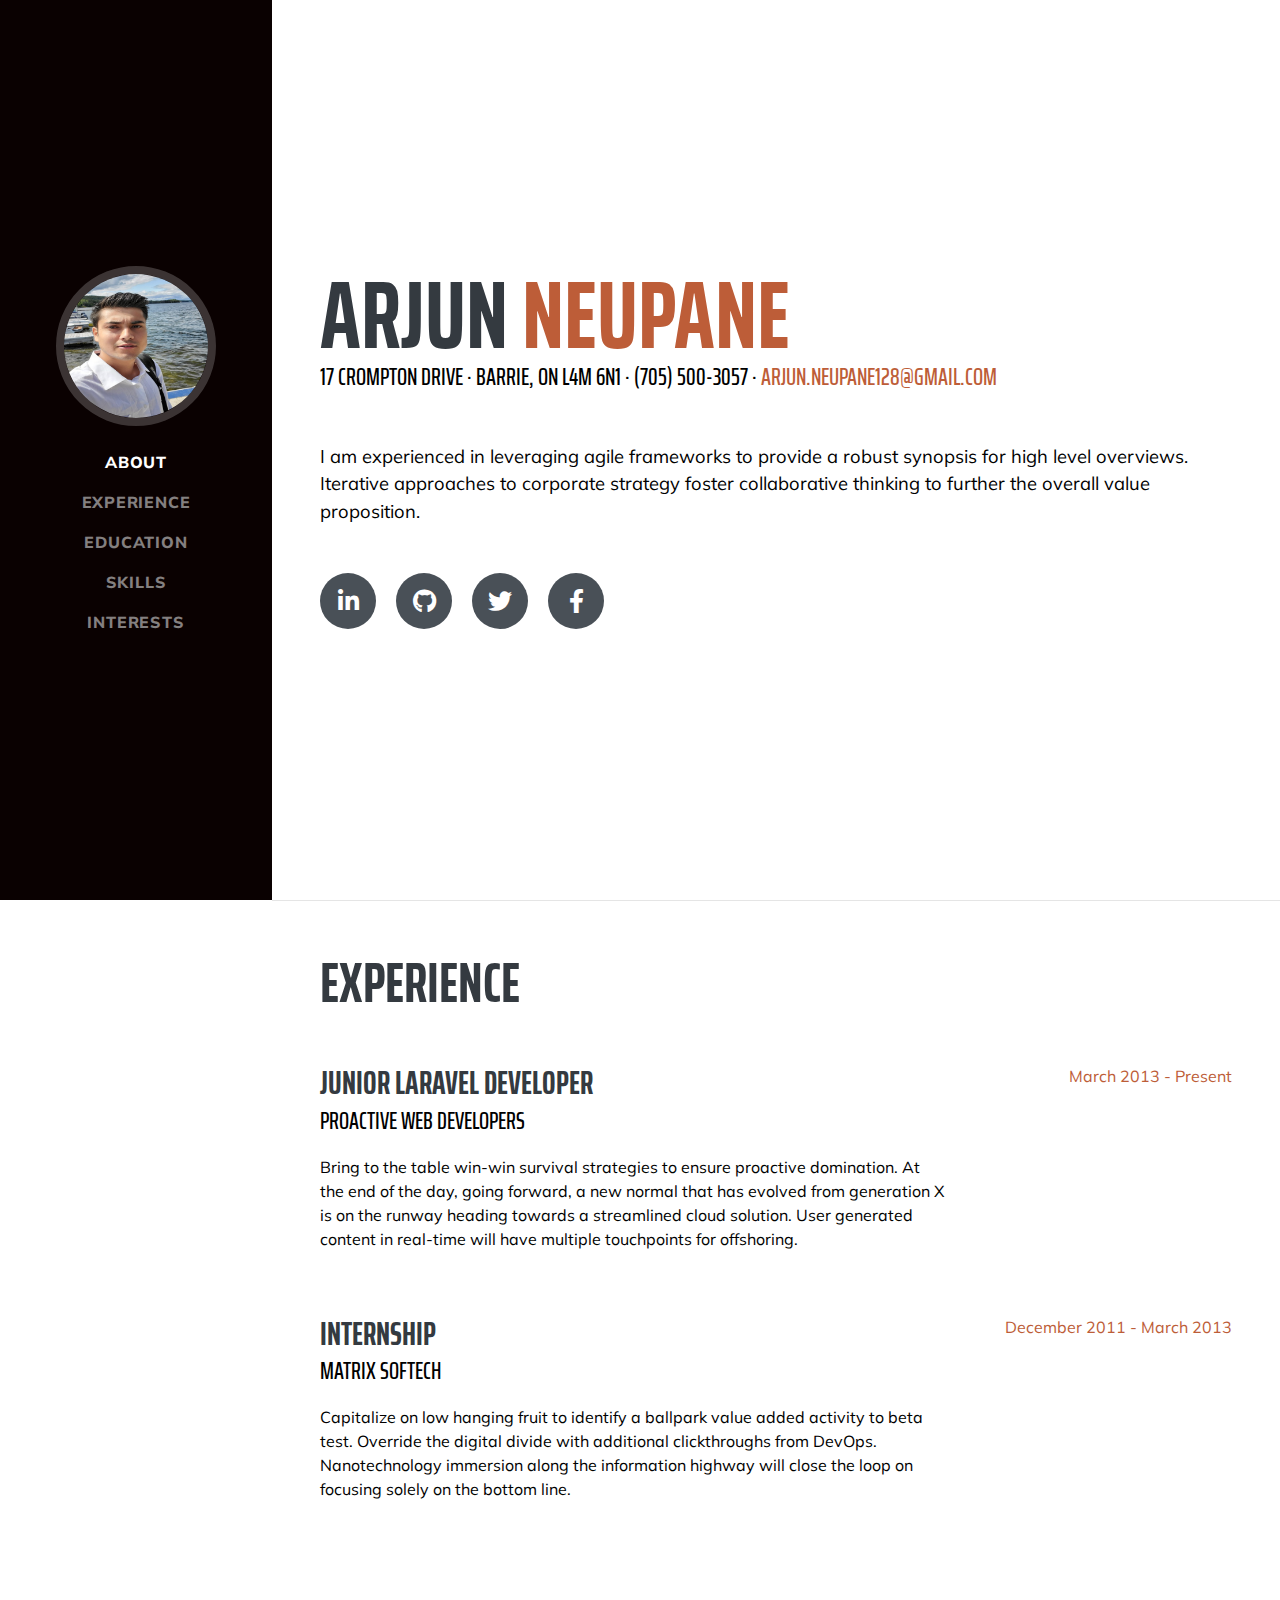
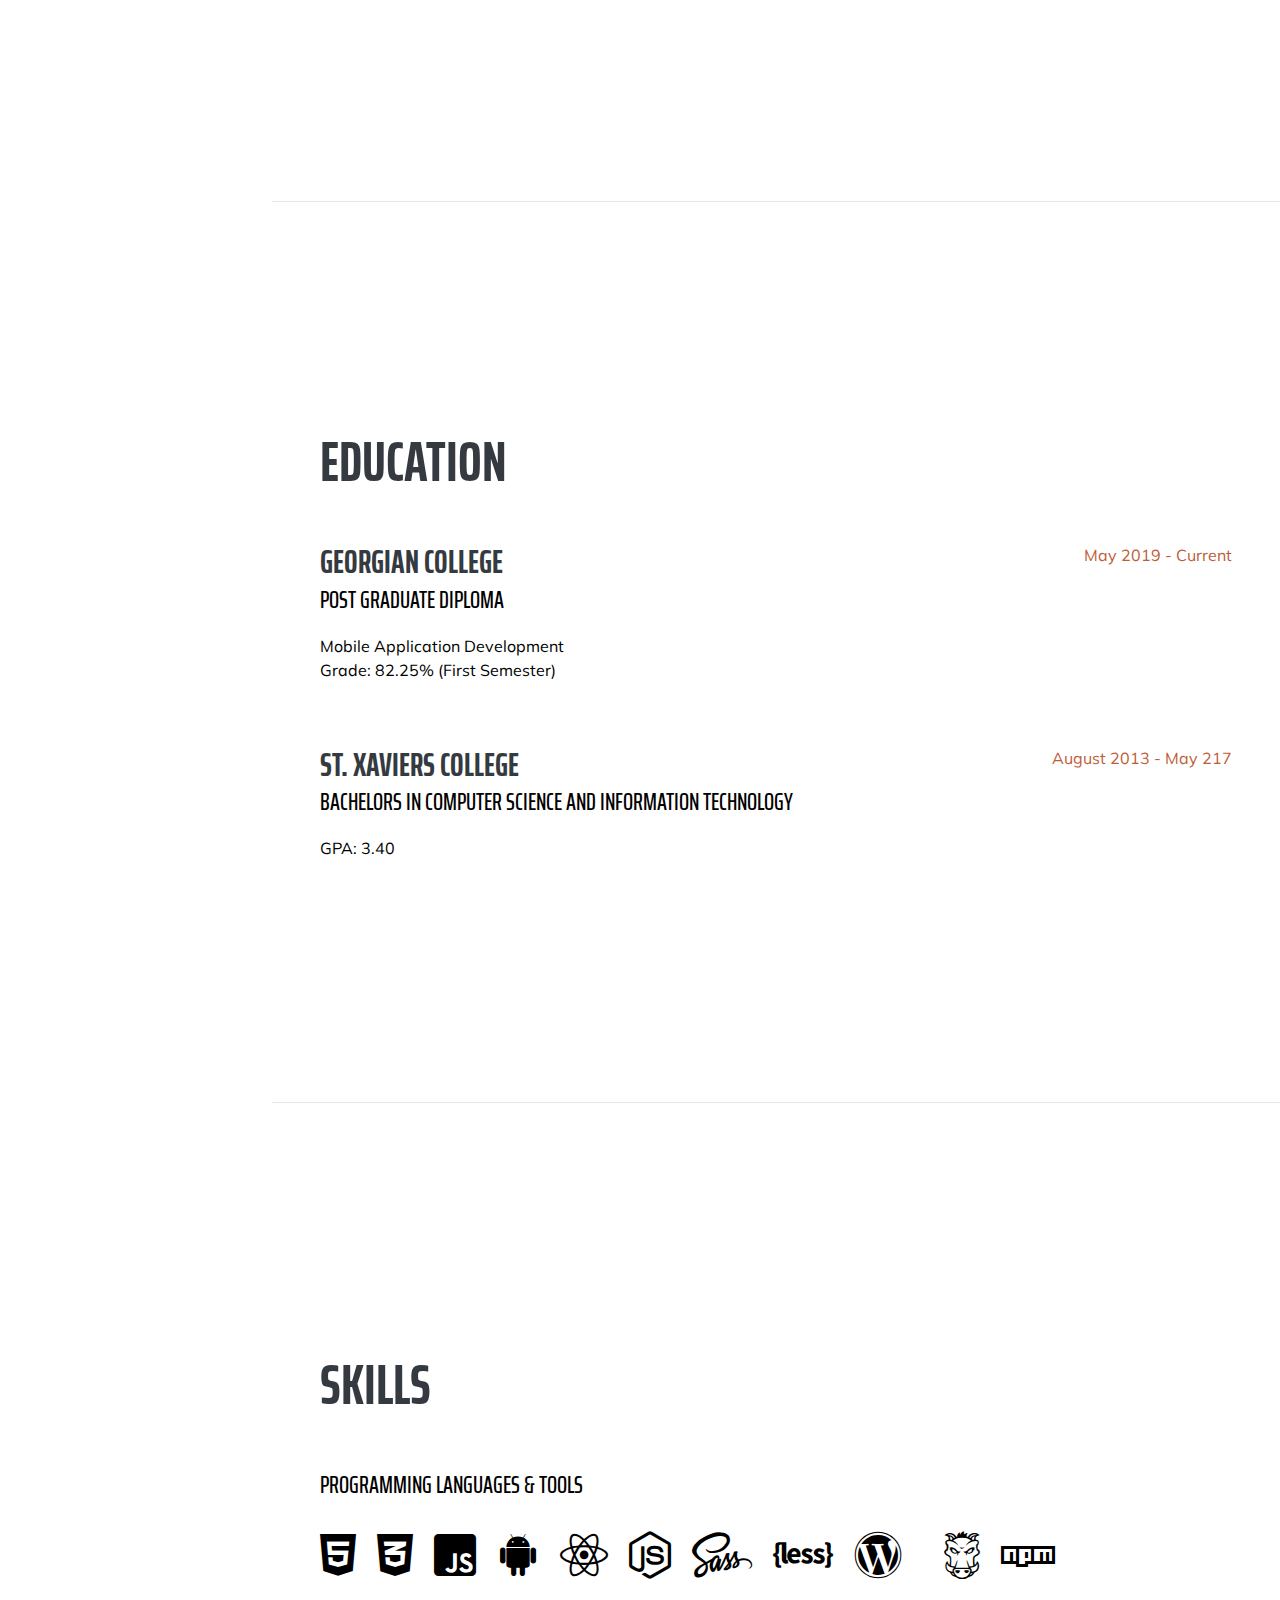
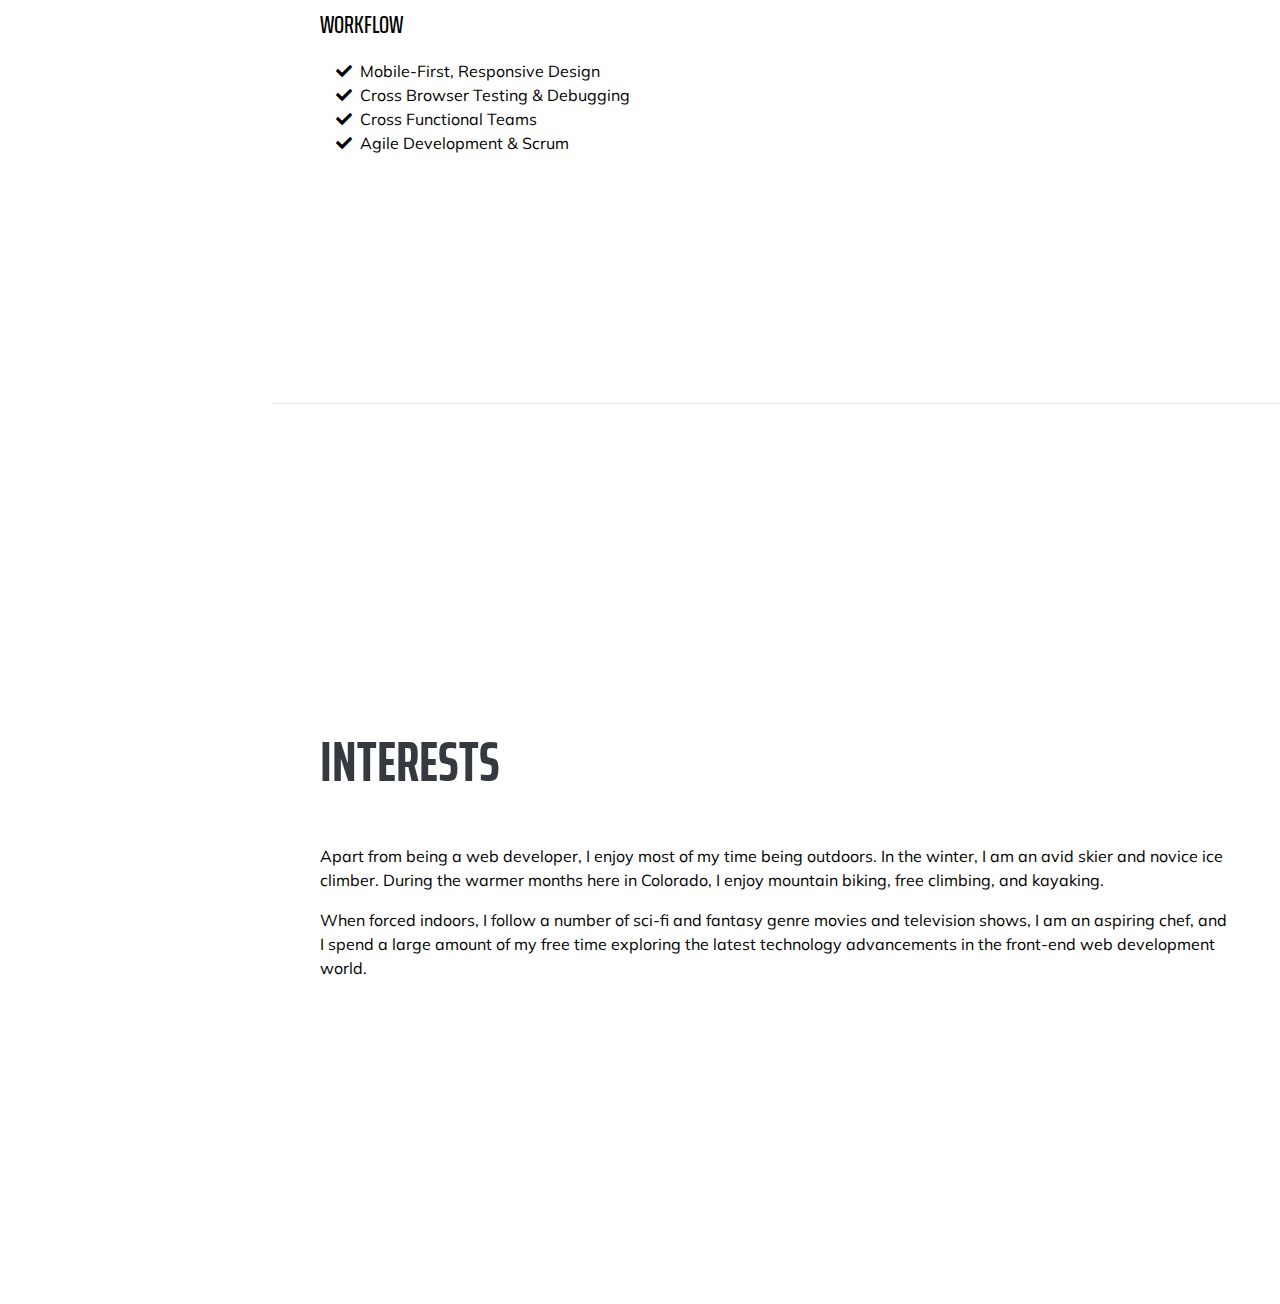
==== index.html @ 3b4d550f "initial commit" ====
<!DOCTYPE html>
<html lang="en">

<head>

  <meta charset="utf-8">
  <meta name="viewport" content="width=device-width, initial-scale=1, shrink-to-fit=no">
  <meta name="description" content="">
  <meta name="author" content="">

  <title>Arjun Neupane</title>

  <!-- Bootstrap core CSS -->
  <link href="vendor/bootstrap/css/bootstrap.min.css" rel="stylesheet">

  <!-- Custom fonts for this template -->
  <link href="https://fonts.googleapis.com/css?family=Saira+Extra+Condensed:500,700" rel="stylesheet">
  <link href="https://fonts.googleapis.com/css?family=Muli:400,400i,800,800i" rel="stylesheet">
  <link href="vendor/fontawesome-free/css/all.min.css" rel="stylesheet">

  <!-- Custom styles for this template -->
  <link href="css/resume.min.css" rel="stylesheet">

</head>

<body id="page-top">

  <nav class="navbar navbar-expand-lg navbar-dark bg-primary fixed-top" id="sideNav">
    <a class="navbar-brand js-scroll-trigger" href="#page-top">
      <span class="d-block d-lg-none">Arjun Neupane</span>
      <span class="d-none d-lg-block">
        <img class="img-fluid img-profile rounded-circle mx-auto mb-2" src="img/profile.jpg" alt="">
      </span>
    </a>
    <button class="navbar-toggler" type="button" data-toggle="collapse" data-target="#navbarSupportedContent" aria-controls="navbarSupportedContent" aria-expanded="false" aria-label="Toggle navigation">
      <span class="navbar-toggler-icon"></span>
    </button>
    <div class="collapse navbar-collapse" id="navbarSupportedContent">
      <ul class="navbar-nav">
        <li class="nav-item">
          <a class="nav-link" href="#about">About</a>
        </li>
        <li class="nav-item">
          <a class="nav-link" href="experience.html">Experience</a>
        </li>
        <li class="nav-item">
          <a class="nav-link" href="education.html">Education</a>
        </li>
        <li class="nav-item">
          <a class="nav-link " href="skill.html">Skills</a>
        </li>
        <li class="nav-item">
          <a class="nav-link" href="interest.html">Interests</a>
        </li>
      </ul>
    </div>
  </nav>

  <div class="container-fluid p-0">

    <section class="resume-section p-3 p-lg-5 d-flex align-items-center" id="about">
      <div class="w-100">
        <h1 class="mb-0">Arjun
          <span class="text-primary">Neupane</span>
        </h1>
        <div class="subheading mb-5">17 Crompton Drive · Barrie, ON L4M 6N1 · (705) 500-3057 ·
          <a href="mailto:name@email.com">arjun.neupane128@gmail.com</a>
        </div>
        <p class="lead mb-5">I am experienced in leveraging agile frameworks to provide a robust synopsis for high level overviews. Iterative approaches to corporate strategy foster collaborative thinking to further the overall value proposition.</p>
        <div class="social-icons">
          <a href="https://www.linkedin.com/in/arjun-neupane-86aa89152/">
            <i class="fab fa-linkedin-in"></i>
          </a>
          <a href="https://github.com/arjunneup">
            <i class="fab fa-github"></i>
          </a>
          <a href="https://twitter.com/ArjunNe32495016">
            <i class="fab fa-twitter"></i>
          </a>
          <a href="https://www.facebook.com/arjun.neupane.969">
            <i class="fab fa-facebook-f"></i>
          </a>
        </div>
      </div>
    </section>

    <hr class="m-0">

    <section class="resume-section p-3 p-lg-5 d-flex justify-content-center" id="experience">
      <div class="w-100">
        <h2 class="mb-5">Experience</h2>

        <div class="resume-item d-flex flex-column flex-md-row justify-content-between mb-5">
          <div class="resume-content">
            <h3 class="mb-0">Junior Laravel Developer</h3>
            <div class="subheading mb-3">Proactive Web Developers</div>
            <p>Bring to the table win-win survival strategies to ensure proactive domination. At the end of the day, going forward, a new normal that has evolved from generation X is on the runway heading towards a streamlined cloud solution. User generated content in real-time will have multiple touchpoints for offshoring.</p>
          </div>
          <div class="resume-date text-md-right">
            <span class="text-primary">March 2013 - Present</span>
          </div>
        </div>

        <div class="resume-item d-flex flex-column flex-md-row justify-content-between mb-5">
          <div class="resume-content">
            <h3 class="mb-0">Internship</h3>
            <div class="subheading mb-3">Matrix Softech</div>
            <p>Capitalize on low hanging fruit to identify a ballpark value added activity to beta test. Override the digital divide with additional clickthroughs from DevOps. Nanotechnology immersion along the information highway will close the loop on focusing solely on the bottom line.</p>
          </div>
          <div class="resume-date text-md-right">
            <span class="text-primary">December 2011 - March 2013</span>
          </div>
        </div>

        <!-- <div class="resume-item d-flex flex-column flex-md-row justify-content-between mb-5">
          <div class="resume-content">
            <h3 class="mb-0">Junior Web Designer</h3>
            <div class="subheading mb-3">Shout! Media Productions</div>
            <p>Podcasting operational change management inside of workflows to establish a framework. Taking seamless key performance indicators offline to maximise the long tail. Keeping your eye on the ball while performing a deep dive on the start-up mentality to derive convergence on cross-platform integration.</p>
          </div>
          <div class="resume-date text-md-right">
            <span class="text-primary">July 2010 - December 2011</span>
          </div>
        </div> -->

        <!-- <div class="resume-item d-flex flex-column flex-md-row justify-content-between">
          <div class="resume-content">
            <h3 class="mb-0">Web Design Intern</h3>
            <div class="subheading mb-3">Shout! Media Productions</div>
            <p>Collaboratively administrate empowered markets via plug-and-play networks. Dynamically procrastinate B2C users after installed base benefits. Dramatically visualize customer directed convergence without revolutionary ROI.</p>
          </div>
          <div class="resume-date text-md-right">
            <span class="text-primary">September 2008 - June 2010</span>
          </div>
        </div> -->

      </div>

    </section>

    <hr class="m-0">

    <section class="resume-section p-3 p-lg-5 d-flex align-items-center" id="education">
      <div class="w-100">
        <h2 class="mb-5">Education</h2>

        <div class="resume-item d-flex flex-column flex-md-row justify-content-between mb-5">
          <div class="resume-content">
            <h3 class="mb-0">Georgian College</h3>
            <div class="subheading mb-3">Post Graduate Diploma</div>
            <div>Mobile Application Development</div>
            <p>Grade: 82.25% (First Semester)</p>
          </div>
          <div class="resume-date text-md-right">
            <span class="text-primary">May 2019 - Current</span>
          </div>
        </div>

        <div class="resume-item d-flex flex-column flex-md-row justify-content-between">
          <div class="resume-content">
            <h3 class="mb-0">St. Xaviers College</h3>
            <div class="subheading mb-3">Bachelors in Computer Science and Information Technology</div>
            <p>GPA: 3.40</p>
          </div>
          <div class="resume-date text-md-right">
            <span class="text-primary">August 2013 - May 217</span>
          </div>
        </div>

      </div>
    </section>

    <hr class="m-0">

    <section class="resume-section p-3 p-lg-5 d-flex align-items-center" id="skills">
      <div class="w-100">
        <h2 class="mb-5">Skills</h2>

        <div class="subheading mb-3">Programming Languages &amp; Tools</div>
        <ul class="list-inline dev-icons">
          <li class="list-inline-item">
            <i class="fab fa-html5"></i>
          </li>
          <li class="list-inline-item">
            <i class="fab fa-css3-alt"></i>
          </li>
          <li class="list-inline-item">
            <i class="fab fa-js-square"></i>
          </li>
          <li class="list-inline-item">
            <i class="fab fa-android"></i>
          </li>
          <li class="list-inline-item">
            <i class="fab fa-react"></i>
          </li>
          <li class="list-inline-item">
            <i class="fab fa-node-js"></i>
          </li>
          <li class="list-inline-item">
            <i class="fab fa-sass"></i>
          </li>
          <li class="list-inline-item">
            <i class="fab fa-less"></i>
          </li>
          <li class="list-inline-item">
            <i class="fab fa-wordpress"></i>
          </li>
          <li class="list-inline-item">
            <i class="fab fa-ios"></i>
          </li>
          <li class="list-inline-item">
            <i class="fab fa-grunt"></i>
          </li>
          <li class="list-inline-item">
            <i class="fab fa-npm"></i>
          </li>
          <li class="list-inline-item">
            <i class="fab fa-.net"></i>
          </li>
        </ul>

        <div class="subheading mb-3">Workflow</div>
        <ul class="fa-ul mb-0">
          <li>
            <i class="fa-li fa fa-check"></i>
            Mobile-First, Responsive Design</li>
          <li>
            <i class="fa-li fa fa-check"></i>
            Cross Browser Testing &amp; Debugging</li>
          <li>
            <i class="fa-li fa fa-check"></i>
            Cross Functional Teams</li>
          <li>
            <i class="fa-li fa fa-check"></i>
            Agile Development &amp; Scrum</li>
        </ul>
      </div>
    </section>

    <hr class="m-0">

    <section class="resume-section p-3 p-lg-5 d-flex align-items-center" id="interests">
      <div class="w-100">
        <h2 class="mb-5">Interests</h2>
        <p>Apart from being a web developer, I enjoy most of my time being outdoors. In the winter, I am an avid skier and novice ice climber. During the warmer months here in Colorado, I enjoy mountain biking, free climbing, and kayaking.</p>
        <p class="mb-0">When forced indoors, I follow a number of sci-fi and fantasy genre movies and television shows, I am an aspiring chef, and I spend a large amount of my free time exploring the latest technology advancements in the front-end web development world.</p>
      </div>
    </section>
  </div>

  <!-- Bootstrap core JavaScript -->
  <script src="vendor/jquery/jquery.min.js"></script>
  <script src="vendor/bootstrap/js/bootstrap.bundle.min.js"></script>

  <!-- Plugin JavaScript -->
  <script src="vendor/jquery-easing/jquery.easing.min.js"></script>

  <!-- Custom scripts for this template -->
  <script src="js/resume.min.js"></script>

</body>

</html>
---- css/resume.min.css ----
/*!
 * Start Bootstrap - Resume v5.0.8 (https://startbootstrap.com/template-overviews/resume)
 * Copyright 2013-2019 Start Bootstrap
 * Licensed under MIT (https://github.com/BlackrockDigital/startbootstrap-resume/blob/master/LICENSE)
 */body{
     font-family:Muli,-apple-system,BlinkMacSystemFont,
     'Segoe UI',Roboto,'Helvetica Neue',Arial,sans-serif,
     'Apple Color Emoji','Segoe UI Emoji','Segoe UI Symbol',
     'Noto Color Emoji';padding-top:54px;
     color:black}
     @media (min-width:992px){body{padding-top:0;padding-left:17rem
    }
    }
    h1,h2,h3,h4,h5,h6
    {
        font-family:'Saira Extra Condensed',
        -apple-system,BlinkMacSystemFont,'Segoe UI',Roboto,
        'Helvetica Neue',Arial,sans-serif,'Apple Color Emoji',
        'Segoe UI Emoji','Segoe UI Symbol','Noto Color Emoji';
        font-weight:700;
        text-transform:uppercase;
        color:#343a40
    }
        h1
        {
            font-size:6rem;line-height:5.5rem
        
    }
    h2
    {
        font-size:3.5rem
    }
    h3
    {
        font-size:2rem
    }
    p.lead
    {
        font-size:1.15rem;font-weight:400
    }
    .subheading
    {
        text-transform:uppercase;
        font-weight:500;
        font-family:'Saira Extra Condensed',
        -apple-system,BlinkMacSystemFont,'Segoe UI',Roboto,
        'Helvetica Neue',Arial,sans-serif,'Apple Color Emoji','Segoe UI Emoji',
        'Segoe UI Symbol','Noto Color Emoji';
        font-size:1.5rem
    }
    .social-icons a
    {
        display:inline-block;
        height:3.5rem;
        width:3.5rem;
        background-color:#495057;
        color:#fff!important;
        border-radius:100%;
        text-align:center;
        font-size:1.5rem;
        line-height:3.5rem;margin-right:1rem
    }
    .social-icons a:last-child
    {
        margin-right:0
    }
    .social-icons
        a:hover
        {
            background-color:#bd5d38
        }
            .dev-icons
            {
                font-size:3rem
            }
            .dev-icons .list-inline-item i:hover{
                color:#bd5d38
            }
            #sideNav .navbar-nav .nav-item .nav-link{
                font-weight:800;letter-spacing:.05rem;
                text-transform:uppercase
            }
                #sideNav .navbar-toggler:focus{
                    outline-color:#d48a6e
                }
                @media (min-width:992px){
                    #sideNav{
                        text-align:center;
                        position:fixed;
                        top:0;
                        left:0;
                        display:flex;
                        flex-direction:column;
                        width:17rem;
                        height:100vh
                    }
                    #sideNav .navbar-brand{
                        display:flex;
                        margin:auto auto 0;
                        padding:.5rem
                    }
                    #sideNav .navbar-brand .img-profile{
                        max-width:10rem;
                        max-height:10rem;
                        border:.5rem solid rgba(255,255,255,.2)
                    }
                    #sideNav .navbar-collapse{
                        display:flex;
                        align-items:flex-start;
                        flex-grow:0;
                        width:100%;
                        margin-bottom:auto
                    }
                        #sideNav .navbar-collapse .navbar-nav{
                            flex-direction:column;width:100%
                        }
                        #sideNav .navbar-collapse .navbar-nav .nav-item{
                            display:block
                        }
                        #sideNav .navbar-collapse .navbar-nav .nav-item .nav-link{
                            display:block
                        }
                    }
                    section.resume-section{
                        padding-top:5rem!important;
                        padding-bottom:5rem!important;
                        max-width:75rem
                    }
                    section.resume-section .resume-item .resume-date{
                        min-width:none
                    }
                    @media (min-width:768px){
                        section.resume-section{
                            min-height:100vh
                        }
                        section.resume-section .resume-item .resume-date{
                            min-width:18rem
                        }
                        }
                        @media (min-width:992px){
                            section.resume-section{
                                padding-top:3rem!important;
                                padding-bottom:3rem!important}
                            }
                            .bg-primary{
                                background-color:#0a0101!important
                            }
                                .text-primary{
                                    color:#bd5d38!important
                                }
     a
     {
         color:#bd5d38
        }
         a:active,
         a:focus,
         a:hover
     {
         color:#824027
        }
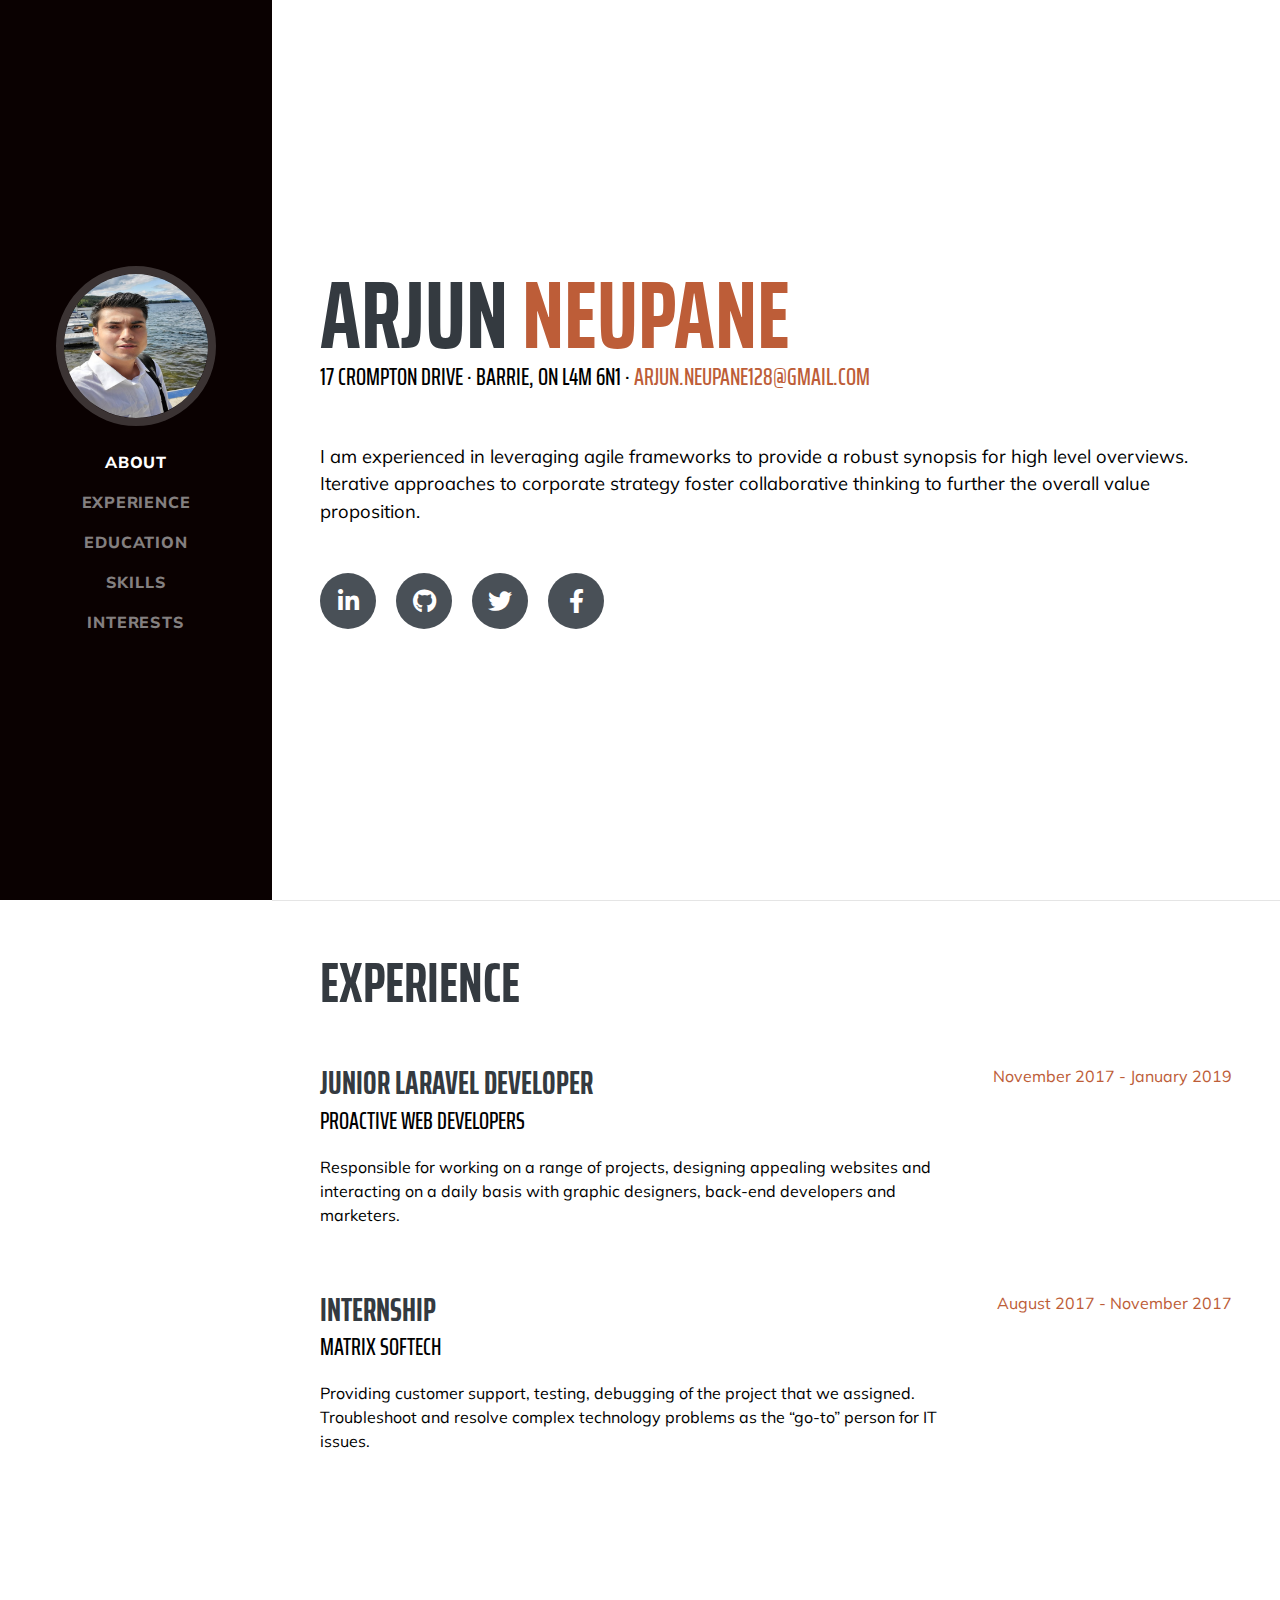
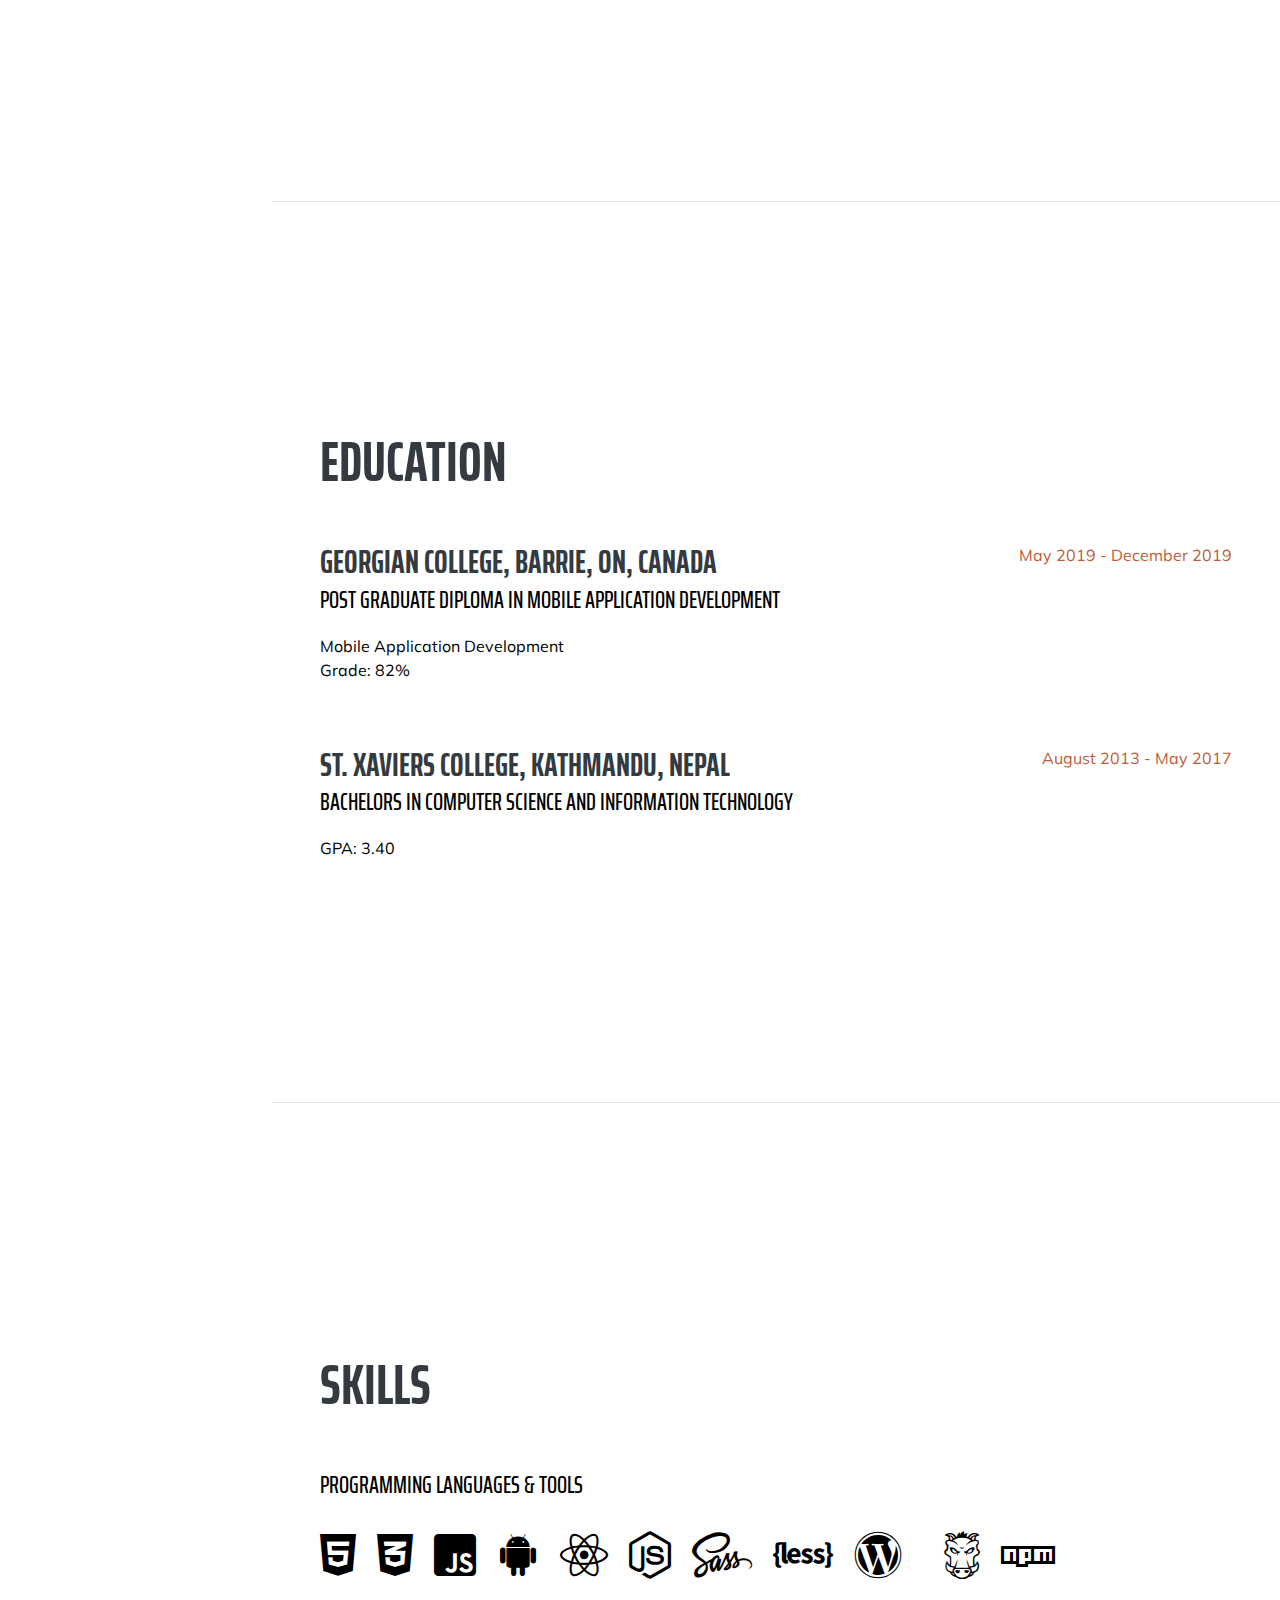
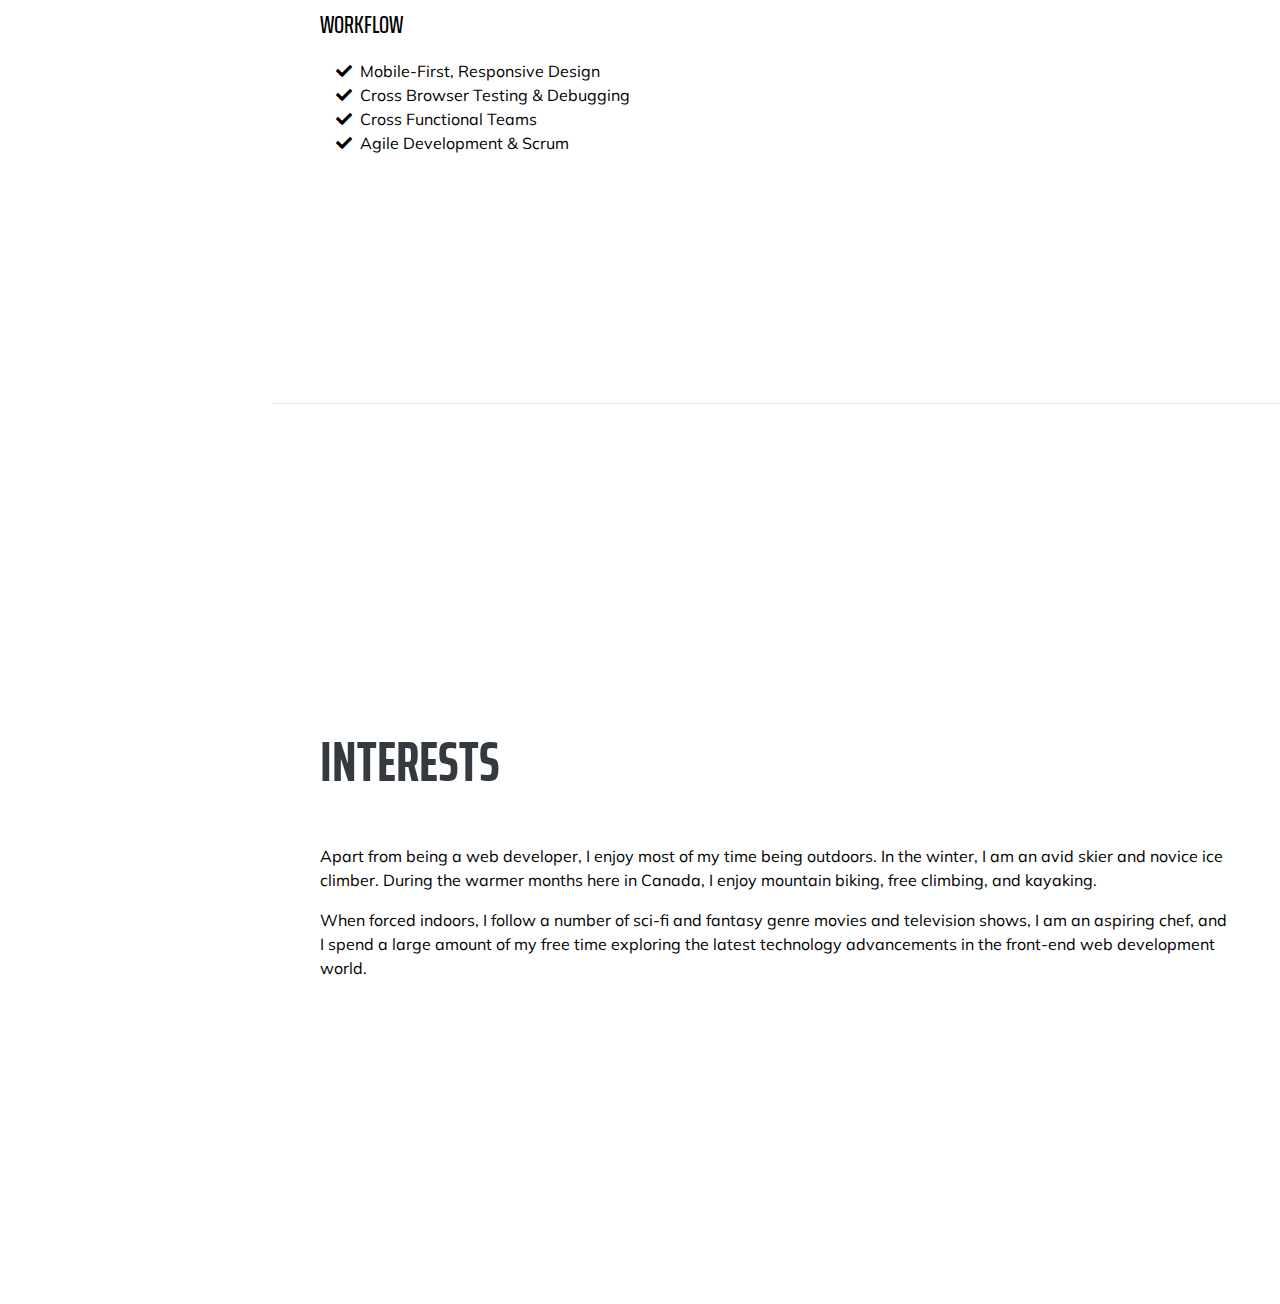
==== commit 6916d52e: "profile changes" ====
--- a/index.html
+++ b/index.html
@@ -63,7 +63,7 @@
         <h1 class="mb-0">Arjun
           <span class="text-primary">Neupane</span>
         </h1>
-        <div class="subheading mb-5">17 Crompton Drive · Barrie, ON L4M 6N1 · (705) 500-3057 ·
+        <div class="subheading mb-5">17 Crompton Drive · Barrie, ON L4M 6N1 · 
           <a href="mailto:name@email.com">arjun.neupane128@gmail.com</a>
         </div>
         <p class="lead mb-5">I am experienced in leveraging agile frameworks to provide a robust synopsis for high level overviews. Iterative approaches to corporate strategy foster collaborative thinking to further the overall value proposition.</p>
@@ -94,10 +94,14 @@
           <div class="resume-content">
             <h3 class="mb-0">Junior Laravel Developer</h3>
             <div class="subheading mb-3">Proactive Web Developers</div>
-            <p>Bring to the table win-win survival strategies to ensure proactive domination. At the end of the day, going forward, a new normal that has evolved from generation X is on the runway heading towards a streamlined cloud solution. User generated content in real-time will have multiple touchpoints for offshoring.</p>
-          </div>
-          <div class="resume-date text-md-right">
-            <span class="text-primary">March 2013 - Present</span>
+              <p>
+                Responsible for working on a range of projects, designing appealing websites
+                and interacting on a daily basis with graphic designers, back-end developers
+                and marketers.
+              </p>          
+            </div>
+          <div class="resume-date text-md-right">
+            <span class="text-primary">November 2017 - January 2019</span>
           </div>
         </div>
 
@@ -105,37 +109,13 @@
           <div class="resume-content">
             <h3 class="mb-0">Internship</h3>
             <div class="subheading mb-3">Matrix Softech</div>
-            <p>Capitalize on low hanging fruit to identify a ballpark value added activity to beta test. Override the digital divide with additional clickthroughs from DevOps. Nanotechnology immersion along the information highway will close the loop on focusing solely on the bottom line.</p>
-          </div>
-          <div class="resume-date text-md-right">
-            <span class="text-primary">December 2011 - March 2013</span>
-          </div>
-        </div>
-
-        <!-- <div class="resume-item d-flex flex-column flex-md-row justify-content-between mb-5">
-          <div class="resume-content">
-            <h3 class="mb-0">Junior Web Designer</h3>
-            <div class="subheading mb-3">Shout! Media Productions</div>
-            <p>Podcasting operational change management inside of workflows to establish a framework. Taking seamless key performance indicators offline to maximise the long tail. Keeping your eye on the ball while performing a deep dive on the start-up mentality to derive convergence on cross-platform integration.</p>
-          </div>
-          <div class="resume-date text-md-right">
-            <span class="text-primary">July 2010 - December 2011</span>
-          </div>
-        </div> -->
-
-        <!-- <div class="resume-item d-flex flex-column flex-md-row justify-content-between">
-          <div class="resume-content">
-            <h3 class="mb-0">Web Design Intern</h3>
-            <div class="subheading mb-3">Shout! Media Productions</div>
-            <p>Collaboratively administrate empowered markets via plug-and-play networks. Dynamically procrastinate B2C users after installed base benefits. Dramatically visualize customer directed convergence without revolutionary ROI.</p>
-          </div>
-          <div class="resume-date text-md-right">
-            <span class="text-primary">September 2008 - June 2010</span>
-          </div>
-        </div> -->
-
-      </div>
-
+            <p>Providing customer support, testing, debugging of the project that we assigned. Troubleshoot and resolve complex technology problems as the “go-to” person for IT issues.</p>
+          </div>
+          <div class="resume-date text-md-right">
+            <span class="text-primary">August 2017 - November 2017</span>
+          </div>
+        </div>
+      </div>
     </section>
 
     <hr class="m-0">
@@ -146,24 +126,24 @@
 
         <div class="resume-item d-flex flex-column flex-md-row justify-content-between mb-5">
           <div class="resume-content">
-            <h3 class="mb-0">Georgian College</h3>
-            <div class="subheading mb-3">Post Graduate Diploma</div>
+            <h3 class="mb-0">Georgian College, Barrie, ON, Canada</h3>
+            <div class="subheading mb-3">Post Graduate Diploma in Mobile Application Development</div>
             <div>Mobile Application Development</div>
-            <p>Grade: 82.25% (First Semester)</p>
-          </div>
-          <div class="resume-date text-md-right">
-            <span class="text-primary">May 2019 - Current</span>
+            <p>Grade: 82%</p>
+          </div>
+          <div class="resume-date text-md-right">
+            <span class="text-primary">May 2019 - December 2019</span>
           </div>
         </div>
 
         <div class="resume-item d-flex flex-column flex-md-row justify-content-between">
           <div class="resume-content">
-            <h3 class="mb-0">St. Xaviers College</h3>
+            <h3 class="mb-0">St. Xaviers College, Kathmandu, Nepal</h3>
             <div class="subheading mb-3">Bachelors in Computer Science and Information Technology</div>
             <p>GPA: 3.40</p>
           </div>
           <div class="resume-date text-md-right">
-            <span class="text-primary">August 2013 - May 217</span>
+            <span class="text-primary">August 2013 - May 2017</span>
           </div>
         </div>
 
@@ -242,7 +222,7 @@
     <section class="resume-section p-3 p-lg-5 d-flex align-items-center" id="interests">
       <div class="w-100">
         <h2 class="mb-5">Interests</h2>
-        <p>Apart from being a web developer, I enjoy most of my time being outdoors. In the winter, I am an avid skier and novice ice climber. During the warmer months here in Colorado, I enjoy mountain biking, free climbing, and kayaking.</p>
+        <p>Apart from being a web developer, I enjoy most of my time being outdoors. In the winter, I am an avid skier and novice ice climber. During the warmer months here in Canada, I enjoy mountain biking, free climbing, and kayaking.</p>
         <p class="mb-0">When forced indoors, I follow a number of sci-fi and fantasy genre movies and television shows, I am an aspiring chef, and I spend a large amount of my free time exploring the latest technology advancements in the front-end web development world.</p>
       </div>
     </section>
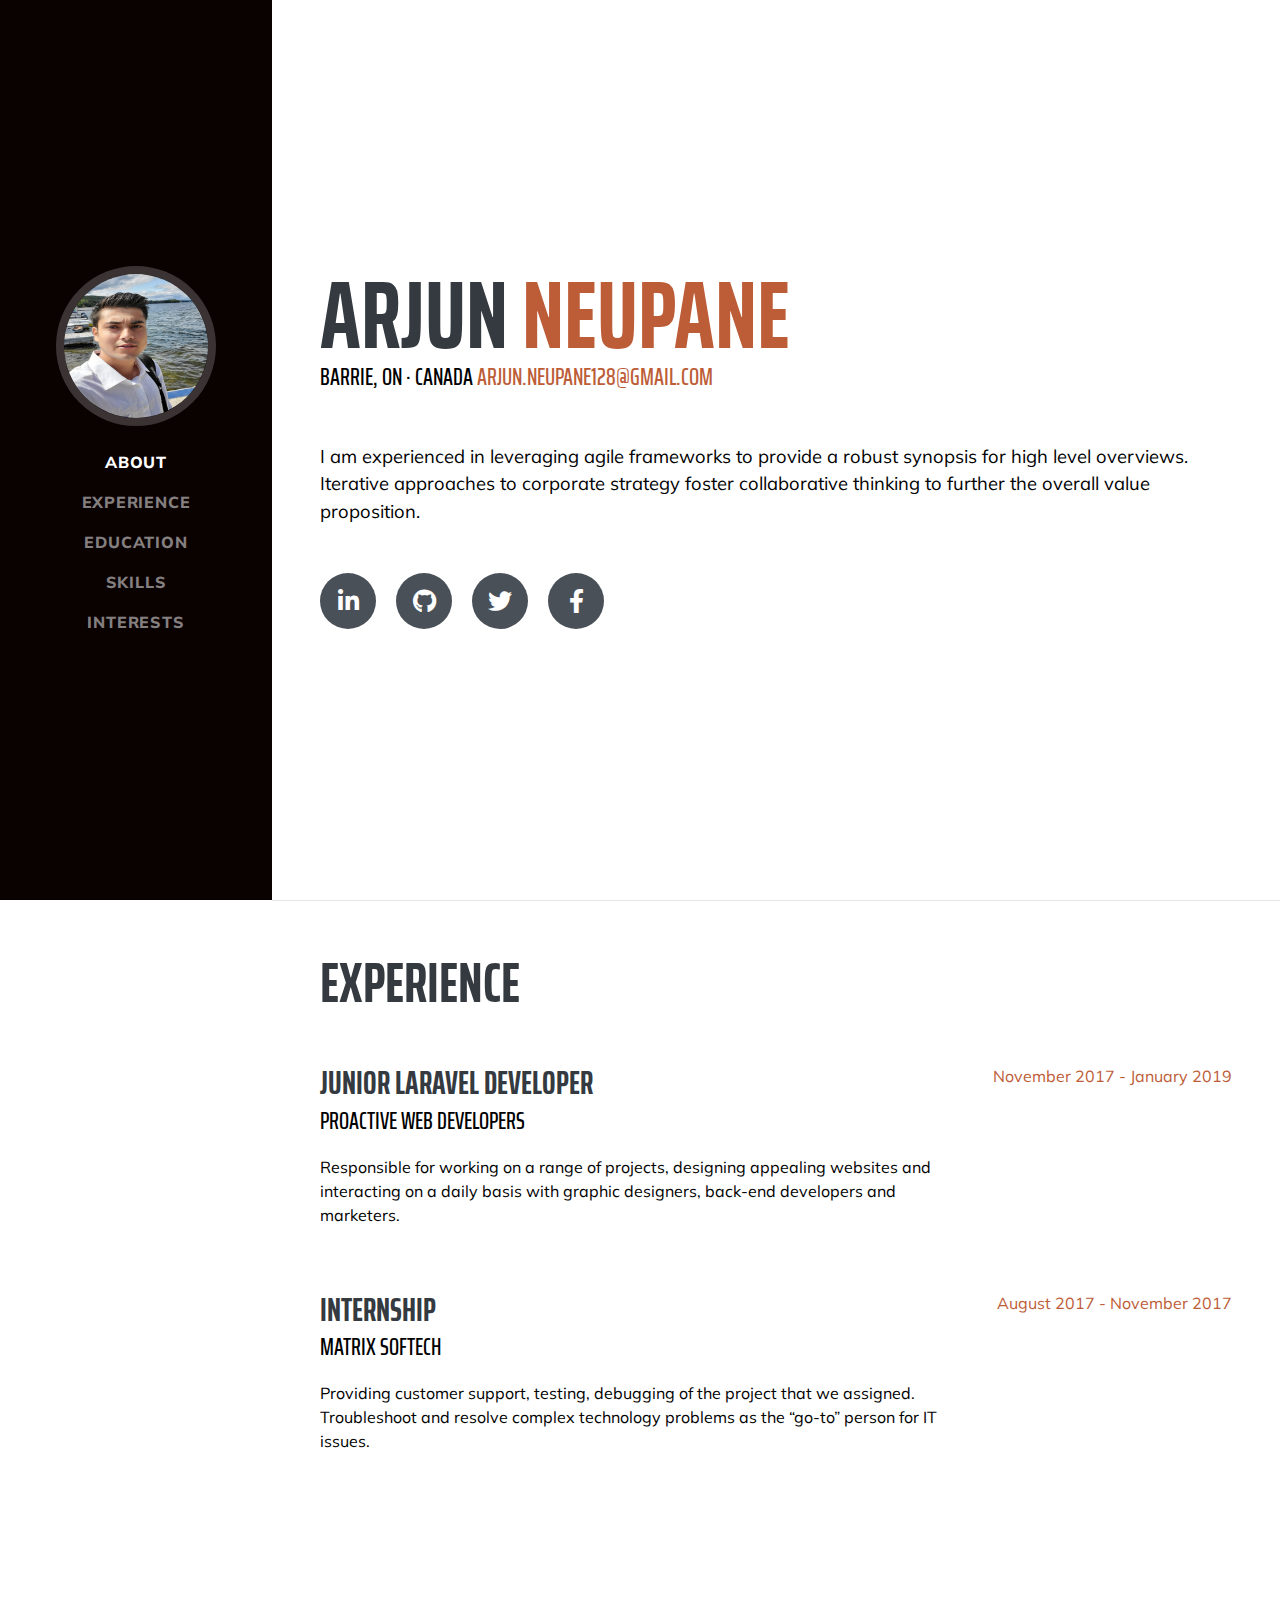
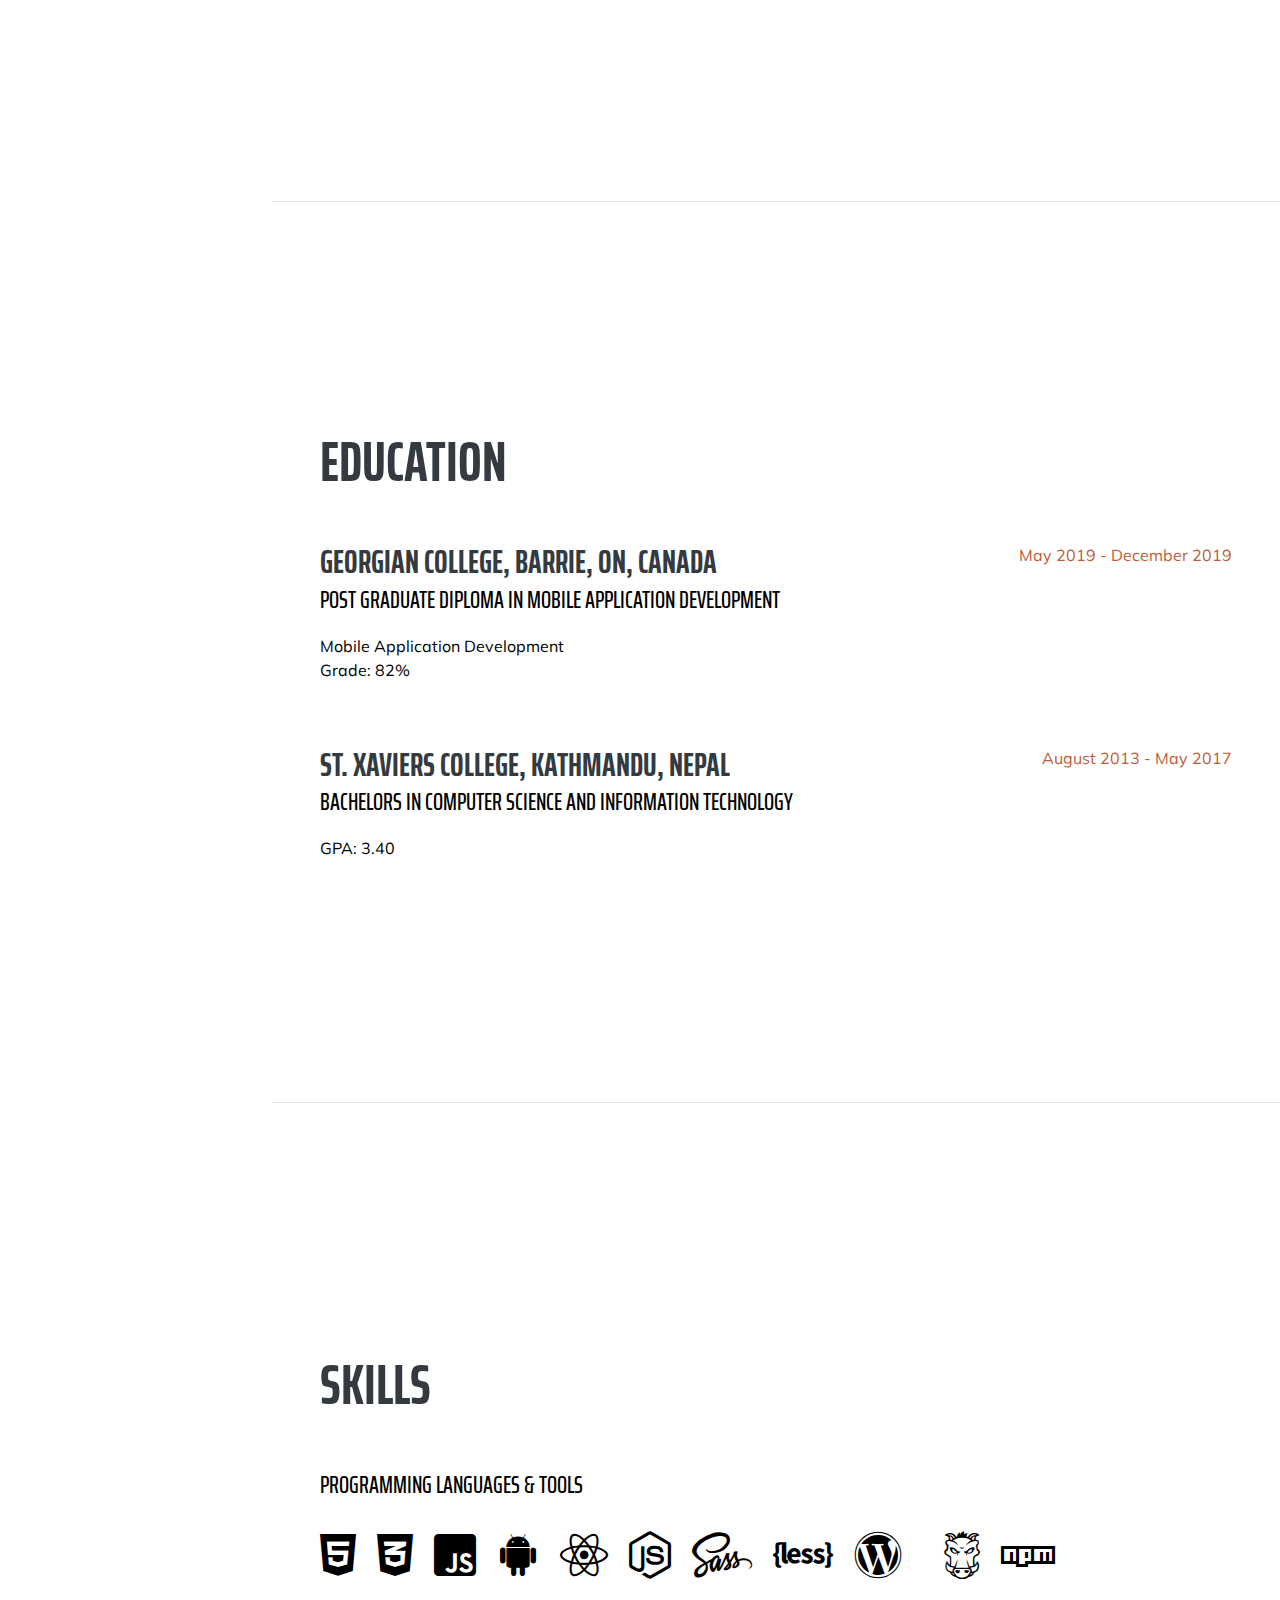
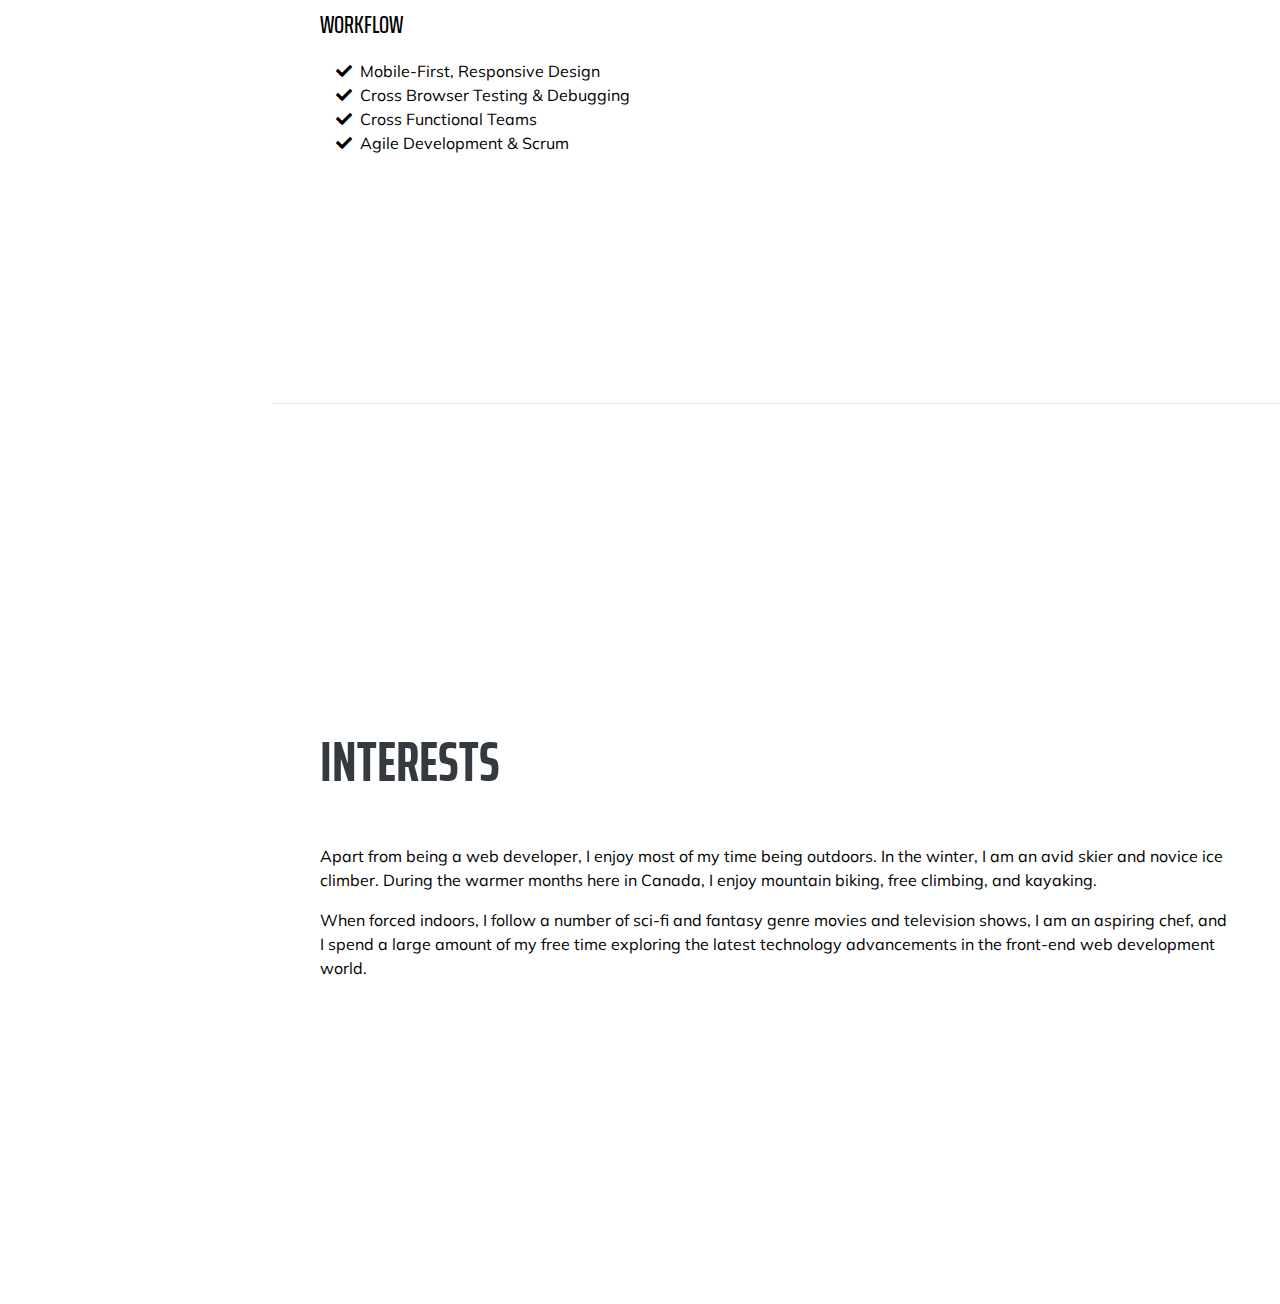
==== commit 0daa9a14: "change in index.html about fa icon tab" ====
--- a/index.html
+++ b/index.html
@@ -63,21 +63,21 @@
         <h1 class="mb-0">Arjun
           <span class="text-primary">Neupane</span>
         </h1>
-        <div class="subheading mb-5">17 Crompton Drive · Barrie, ON L4M 6N1 · 
+        <div class="subheading mb-5">Barrie, ON  · Canada  
           <a href="mailto:name@email.com">arjun.neupane128@gmail.com</a>
         </div>
         <p class="lead mb-5">I am experienced in leveraging agile frameworks to provide a robust synopsis for high level overviews. Iterative approaches to corporate strategy foster collaborative thinking to further the overall value proposition.</p>
         <div class="social-icons">
-          <a href="https://www.linkedin.com/in/arjun-neupane-86aa89152/">
+          <a target="_blank" href="https://www.linkedin.com/in/arjun-neupane-86aa89152/">
             <i class="fab fa-linkedin-in"></i>
           </a>
-          <a href="https://github.com/arjunneup">
+          <a target="_blank" href="https://github.com/arjunneup">
             <i class="fab fa-github"></i>
           </a>
-          <a href="https://twitter.com/ArjunNe32495016">
+          <a target="_blank" href="https://twitter.com/ArjunNe32495016">
             <i class="fab fa-twitter"></i>
           </a>
-          <a href="https://www.facebook.com/arjun.neupane.969">
+          <a target="_blank" href="https://www.facebook.com/arjun.neupane.969">
             <i class="fab fa-facebook-f"></i>
           </a>
         </div>
